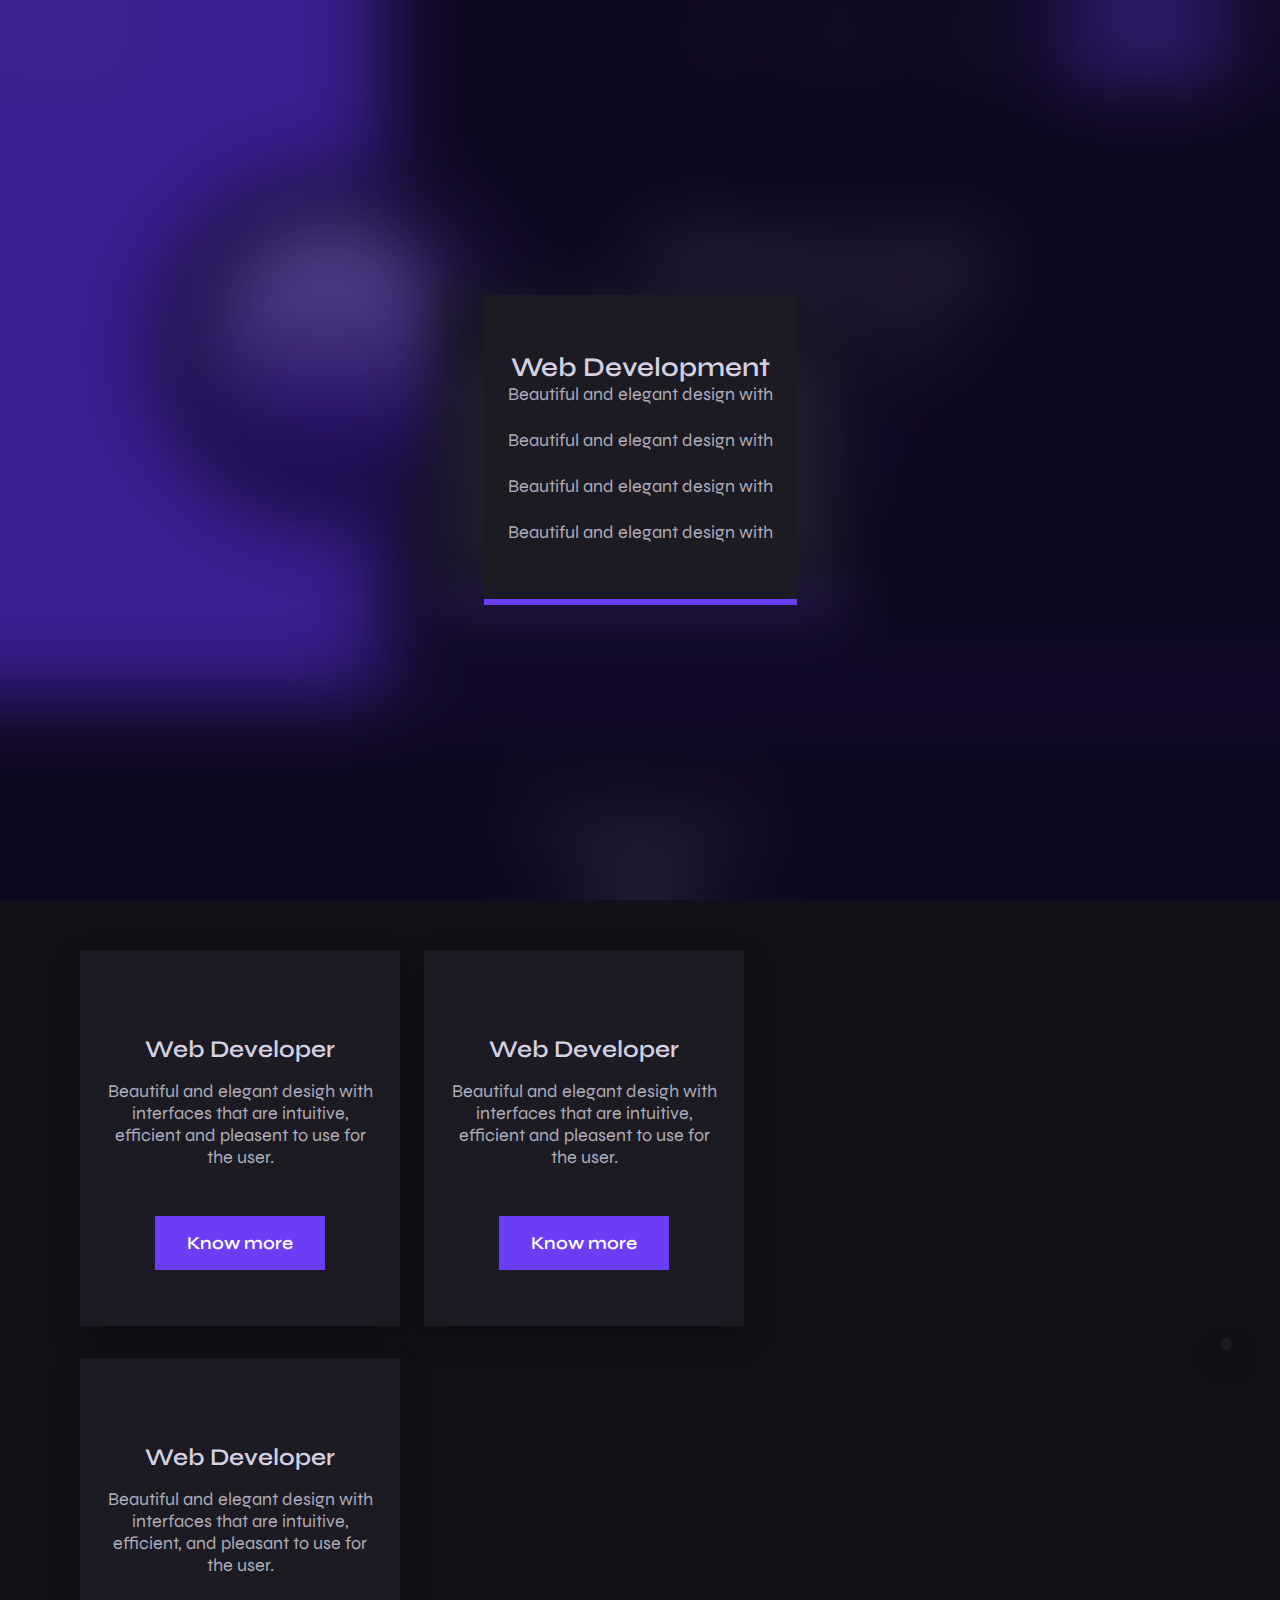
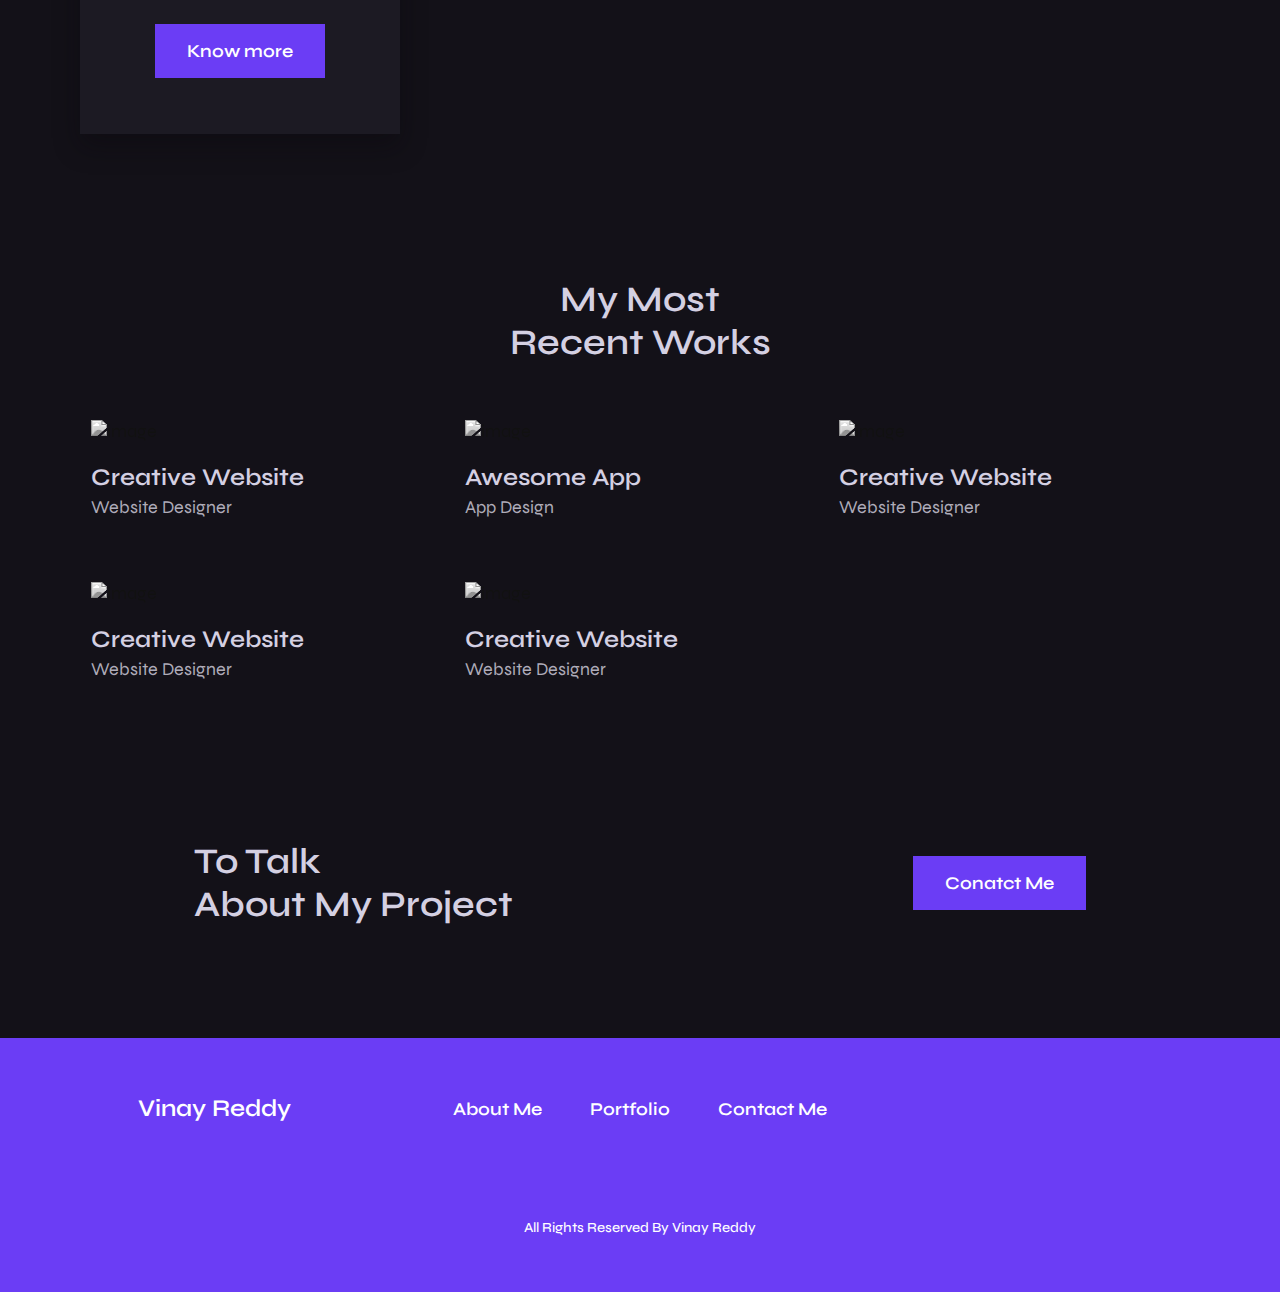
==== index.html @ 7fbcf28c "updated" ====
<!DOCTYPE html>
   <html lang="en">
   <head>
      <meta charset="UTF-8">
      <meta name="viewport" content="width=device-width, initial-scale=1.0">

      <!--=============== FAVICON ===============-->
      <link rel="shortcut icon" href="assets/img/vinayV.png" type="image/x-icon">

      
      <!--=============== REMIXICONS ===============-->
      <link rel="stylesheet" href="https://cdnjs.cloudflare.com/ajax/libs/remixicon/3.5.0/remixicon.css">

      <!--=============== SWIPER CSS ===============-->

      <link rel="stylesheet" href="">

      <!--=============== CSS ===============-->
      <link rel="stylesheet" href="assets/css/styles.css">

      <title>Responsive portfolio website</title>
   </head>
   <body>
      <!--==================== HEADER ====================-->
      <!--==================== HEADER ====================-->
      <header class = "header" id  = "header">
         <nav class="nav containter">
            <a href = "index.html" class = "nav__logo">Vinay Reddy</a>
            <div class="nav__menu" id="nav-menu">
               <ul class="nav__list">
                  
                  <li class="nav__item">
                     <a href="index.html" class="nav__link">Home</a>
                  </li>

                  <li class="nav__item">
                     <a href="about.html" class="nav__link">About Me</a>
                  </li>

                  <li class="nav__item">
                     <a href="work.html" class="nav__link">Portfolio</a>
                  </li>

                  <li class="nav__item">
                     <a href="contact.html" class="button">Contact Me</a>
                  </li>

               </ul>


            <!-- close button -->
               <div class="nav__close" id="nav-close">
                  <i class="ri-close-fill"></i>
               </div>
            </div>


            <div class="nav__actions">
               <i class="ri-moon-line change-theme" id = "theme-button"></i>

               <div class="nav__toggle" id="nav-toggle">
                  <i class="ri-apps-2-fill"></i>
               </div>
            </div>
          

         </nav>
      </header>
     

      <!--==================== MAIN ====================-->
      <main class="main">
         <!--==================== HOME ====================-->
         <section class="home section">
            <div class="home__rectangle"></div>
            <div class="home__container container grid">
               <div class="home__perfil perfil">
                  <div class="perfil__content">
                     <img src="assets/img/vinayas.jpg" alt="image" class="perfil__img">
                  </div>
               </div>
               <div class="home__content grid">
                  <div class="home__data grid">
                     <h1 class="home__name">Vinay A S</h1>

                     <h2 class="home__profession">Web & Visual Designer</h2>

                     <div class="home__social">
                        <a href="https://github.com/vinayreddy941" target = "_blank" class="home__social-link">
                           <i class="ri-github-fill"></i>
                        </a>
                        <a href="https://www.linkedin.com/in/vinayeee2001/" target = "_blank" class="home__social-link">
                           <i class="ri-linkedin-fill"></i>
                        </a>
                        <a href="https://twitter.com/VinayAS31475510" target = "_blank" class="home__social-link">
                           <i class="ri-twitter-x-fill"></i>
                        </a>
                        
                     </div>
                  </div>

                  <a href="assets/pdf/Vinay A S.pdf" download = "" class="home__button button">Download CV</a>
               </div>
            </div>
         </section>

         <!--==================== SERVICES ====================-->
         
            <section class="services section">
            <h2 class="section__title">
               The Services <br>
               I Offer
            </h2>

            <div class="services__container container grid">
               
               <article class = "services__card">
                  <i class = "ri-code-s-slash-line services__icon"></i>
                     <h2 class="services__title">Web Developer</h2>
                     <p class="services__description">
                        Beautiful and elegant desigh with 
                        interfaces that  are intuitive, efficient and pleasent 
                        to use for the user.
                     </p>
                     <button class="services__button button">Know more</button>
                     <div class="services__modal">
                        <div class="services__modal-content">
                           <i class="ri-close-line services__modal-close"></i>
                           <h2 class="services__modal-title">Web Development</h2>
                           
                           <ul class="services__modal-list grid">
                              <li class="services__modal-item">
                                 Beautiful and elegant desigh with 
                              interfaces t
                              </li>
                              <li class="services__modal-item">
                                 Beautiful and elegant desigh with 
                              interfaces t
                              </li>
                              <li class="services__modal-item">
                                 Beautiful and elegant desigh with 
                              interfaces t
                              </li>
                              <li class="services__modal-item">
                                 Beautiful and elegant desigh with 
                              interfaces t
                              </li>
      
                           </ul>
      
                        </div>
                     </div>
               </article>
              


               <article class = "services__card">
                  <i class = "ri-pen-nib-line services__icon">

                  </i>
                  <h2 class="services__title">Web Developer</h2>
                  <p class="services__description">
                     Beautiful and elegant desigh with 
                     interfaces that  are intuitive, efficient and pleasent 
                     to use for the user.
                  </p>
                  <button class="services__button button">Know more</button>
                  <div class="services__modal">
                     <div class="services__modal-content">
                        <i class="ri-close-line services__modal-close"></i>
                        <h2 class="services__modal-title">Web Development</h2>
                        
                        <ul class="services__modal-list grid">
                           <li class="services__modal-item">
                              Beautiful and elegant desigh with 
                           interfaces t
                           </li>
                           <li class="services__modal-item">
                              Beautiful and elegant desigh with 
                           interfaces t
                           </li>
                           <li class="services__modal-item">
                              Beautiful and elegant desigh with 
                           interfaces t
                           </li>
                           <li class="services__modal-item">
                              Beautiful and elegant desigh with 
                           interfaces t
                           </li>
      
                        </ul>
      
                     </div>
                  </div>
               </article>

               <article class="services__card">
                  <i class="ri-layout-2-line services__icon"></i>
                  <h2 class="services__title">Web Developer</h2>
                  <p class="services__description">
                      Beautiful and elegant design with interfaces that are intuitive, efficient, and pleasant to use for the user.
                  </p>
                  <button class="services__button button">Know more</button>
                  <div class="services__modal">
                      <div class="services__modal-content">
                          <i class="ri-close-line services__modal-close"></i>
                          <h2 class="services__modal-title">Web Development</h2>
                          <ul class="services__modal-list grid">
                           
                              <li class="services__modal-item">Beautiful and elegant design with</li>
                              <li class="services__modal-item">Beautiful and elegant design with</li>
                              <li class="services__modal-item">Beautiful and elegant design with</li>
                              <li class="services__modal-item">Beautiful and elegant design with</li>
                          </ul>
                      </div>
                  </div>
               </article>
              

               
                  
            </div>
         </section>

         <!--==================== WORK ====================-->
         <section class="work section">
            <h2 class="section__title">
               My Most <br>
               Recent Works
            </h2>
            <div class="work__container container grid">
               <article class="work__card">
                  <a href="https://vinayreddy941.github.io/FightingGame/" target="_blank" class="work__link">
                     <img src="assets/img/work-1.png" alt="image" class="work__img">
                     <i class="ri-arrow-right-circle-line work__icon"></i>
                  </a>
                  <h2 class="work__title">Creative Website</h2>
                  <span class="work__subtitle">Website Designer</span>
               </article>
               <article class="work__card">
                  <a href="#" target="_blank" class="work__link">
                     <img src="assets/img/work-2.png" alt="image" class="work__img">
                     <i class="ri-arrow-right-circle-line work__icon"></i>
                  </a>
                  <h2 class="work__title">Awesome App</h2>
                  <span class="work__subtitle">App Design</span>
               </article>
               <article class="work__card">
                  <a href="#" target="_blank" class="work__link">
                     <img src="assets/img/work-3.png" alt="image" class="work__img">
                     <i class="ri-arrow-right-circle-line work__icon"></i>
                  </a>
                  <h2 class="work__title">Creative Website</h2>
                  <span class="work__subtitle">Website Designer</span>
               </article>
               <article class="work__card">
                  <a href="#" target="_blank" class="work__link">
                     <img src="assets/img/work-4.png" alt="image" class="work__img">
                     <i class="ri-arrow-right-circle-line work__icon"></i>
                  </a>
                  <h2 class="work__title">Creative Website</h2>
                  <span class="work__subtitle">Website Designer</span>
               </article>
               <article class="work__card">
                  <a href="#" target="_blank" class="work__link">
                     <img src="assets/img/work-5.png" alt="image" class="work__img">
                     <i class="ri-arrow-right-circle-line work__icon"></i>
                  </a>
                  <h2 class="work__title">Creative Website</h2>
                  <span class="work__subtitle">Website Designer</span>
               </article>
            </div>


            
         </section>

         <!--==================== TESTIMONIAL ====================
         <section class="testimonial section">
            
         </section>
         -->
         

         <!--==================== CONTACT ====================-->
         <section class="contact section">
            <div class="contact__container container grid">
               <h2 class="section__title">
                  To Talk <br>
                  About My Project
               </h2>
               <a href="contact.html" class="contact__button button">Conatct Me</a>

            </div>


         </section>
      </main>

      <!--==================== FOOTER ====================-->
      <footer class="footer">
         <div class="footer__container container grid">
            <div class="footer__content grid">
               <a href="index.html" class="footer__logo">Vinay Reddy</a>

               <ul class="footer__links">
                  <li>
                     <a href="about.html" class="footer__link">About Me</a>
                  </li>
                  <li>
                     <a href="work.html" class="footer__link">Portfolio</a>
                  </li>
                  <li>
                     <a href="contact.html" class="footer__link">Contact Me</a>
                  </li>
               </ul>

               <div class="footer__social">
                  <a href="https://github.com/vinayreddy941" target="_blank" class="footer__social-link">
                     <i class="ri-github-fill"></i>
                  </a>

                  <a href="https://www.facebook.com/vinay.as.50596" target="_blank" class="footer__social-link">
                     <i class="ri-facebook-circle-fill"></i>
                  </a>

                  <a href="https://twitter.com/VinayReddy_941" target="_blank" class="footer__social-link">
                     <i class="ri-twitter-x-fill"></i>
                  </a>

                  <a href="https://www.instagram.com/vinay.tyr/" target="_blank" class="footer__social-link">
                     <i class="ri-instagram-fill"></i>
                  </a>
                  <a href="https://www.linkedin.com/in/vinayeee2001/" target="_blank" class="footer__social-link">
                     <i class="ri-linkedin-fill"></i>
                  </a>
            
               </div>
            </div>

            <span class="footer__copy">
               All Rights Reserved By Vinay Reddy
            </span>
         </div>
   
      </footer>

      <!--========== SCROLL UP ==========-->

      <a href="#" class="scrollup" id="scroll-up">
         <i class="ri-arrow-up-line"></i>
      </a>
      <!--=============== MAIN JS ===============-->
      <script src="assets/js/main.js"></script>

      <!--=============== SWIPER JS ===============-->
      <script src=""></script>
      
      <!--=============== INDEX JS ===============-->
      <script src="assets/js/index.js"></script>
   </body>
</html>
---- assets/css/styles.css ----
/*=============== GOOGLE FONTS ===============*/
@import url("https://fonts.googleapis.com/css2?family=Syne:wght@400;500;600&display=swap");

/*=============== VARIABLES CSS ===============*/
:root {
  --header-height: 3.5rem;

  /*========== Colors ==========*/
  /*Color mode HSL(hue, saturation, lightness)*/
  /* 
      Change favorite color
      Default: hsl(255, 90%, 60%)
      Orange: hsl(14, 90%, 60%) - Blue: hsl(210, 90%, 50%)
      Pink: hsl(356, 100%, 65%) - Green: hsl(162, 90%, 40%)

      For more colors visit: https://colors.dopely.top/color-pedia
      -> Choose any color 
      -> Click on tab (Color Conversion)
      -> Copy the color mode (HSL)
  */
  --hue: 255;
  --first-color: hsl(var(--hue), 90%, 60%);
  --first-color-alt: hsl(var(--hue), 82%, 56%);
  --first-color-light: hsl(var(--hue), 40%, 80%);
  --title-color: hsl(var(--hue), 24%, 16%);
  --text-color: hsl(var(--hue), 8%, 45%);
  --text-color-light: hsl(var(--hue), 8%, 60%);
  --white-color: hsl(0, 0%, 100%);
  --body-color: hsl(0, 0%, 100%);
  --container-color: hsl(0, 0%, 100%);
  --shadow-color: hsla(var(--hue), 90%, 30%, .1);

  /*========== Font and typography ==========*/
  /*.5rem = 8px | 1rem = 16px ...*/
  --body-font: "Syne", sans-serif;
  --biggest-font-size: 2rem;
  --h1-font-size: 1.5rem;
  --h2-font-size: 1.25rem;
  --h3-font-size: 1rem;
  --normal-font-size: .938rem;
  --small-font-size: .813rem;
  --smaller-font-size: .75rem;

  /*========== Font weight ==========*/
  --font-regular: 400;
  --font-medium: 500;
  --font-semi-bold: 600;

  /*========== z index ==========*/
  --z-tooltip: 10;
  --z-fixed: 100;
  --z-modal: 1000;
}

/*========== Responsive typography ==========*/
@media screen and (min-width: 1150px) {
  :root {
    --biggest-font-size: 4.5rem;
    --h1-font-size: 2.25rem;
    --h2-font-size: 1.5rem;
    --h3-font-size: 1.25rem;
    --normal-font-size: 1.125rem;
    --small-font-size: .875rem;
    --smaller-font-size: .813rem;
  }
}

/*=============== BASE ===============*/
* {
  box-sizing: border-box;
  padding: 0;
  margin: 0;
}

html {
  scroll-behavior: smooth;
}

body,
input,
textarea,
button {
  font-family: var(--body-font);
  font-size: var(--normal-font-size);
}

body {
  background-color: var(--body-color);
  color: var(--text-color);
  transition: background-color .4s;
}

input,
button,
textarea {
  border: none;
  outline: none;
}

h1, h2, h3, h4 {
  color: var(--title-color);
  font-weight: var(--font-semi-bold);
}

ul {
  list-style: none;
}

a {
  text-decoration: none;
}

img {
  display: block;
  max-width: 100%;
  height: auto;
}

/*=============== THEME ===============*/
.nav__actions{
  display: flex ;
  align-items: center;
  column-gap: 1rem;
}

.change-theme{
  color: var(--white-color);
  font-size: 1.25rem ;
  cursor: pointer;
  transition: color .4s;
}

/*========== Variables Dark theme ==========*/

body.dark-theme{
  --title-color: hsl(var(--hue), 24%, 85%);
  --text-color: hsl(var(--hue), 8%, 70%);
  --body-color: hsl(var(--hue), 16%, 8%);
  --container-color: hsl(var(--hue), 16%, 12%);
  --shadow-color: hsla(var(--hue), 32%, 4%, .4);
}


/*========== 
	Color changes in some parts of 
	the website, in dark theme
==========*/

.dark-theme .bg-header{
  box-shadow: 0 12px 24px var(--shadow-color);
}

.dark-theme .services__modal{
  background-color: hsla(var(--hue), 90%, 8%, .2);
}

.dark-theme::-webkit-scrollbar{
  background-color: hsl(var(--hue), 16%, 15%);
}

.dark-theme::-webkit-scrollbar-thumb{
  background-color: hsl(var(--hue), 16%, 25%);
}

.dark-theme::-webkit-scrollbar-thumb{
  background-color: hsl(var(--hue), 16%, 35%);
}

/*=============== REUSABLE CSS CLASSES ===============*/
.container {
  max-width: 1120px;
  margin-inline: 1.5rem;
}

.grid {
  display: grid;
  gap: 1.5rem;
}

.section {
  padding-block: 5rem 1rem;
}
.section__title {
  font-size: var(--h1-font-size);
  text-align: center;
  margin-bottom: 2rem;
}

.perfil{
  width: 250px;
  height: 250px;
  background-color: var(--body-color);
  border : 8px solid var(--first-color);
  border-radius : 50%;
  display : grid;
  place-items: center;
  transition: background-color .4s;

}

.perfil__content{
width: 180px;
height : 180px;
border : 10px solid var(--first-color);
border-radius : 50%;
overflow : hidden ;
display : flex;
justify-content: center;
align-items: flex-end;
background: linear-gradient(180deg,
            hsl(var(--hue), 90%, 80%),
            hsl(var(--hue), 90%, 30%));

}

.perfil__img {
  width: 160px; 
  height: 100%;
  object-fit: cover;
}

.main {
  overflow: hidden;
}

/*=============== HEADER & NAV ===============*/
.header {
  position: fixed;
  width: 100%;
  top: 0;
  left: 0;
  background-color: transparent;
  z-index: var(--z-fixed);
  transition: background-color .4s, box-shadow .4s;
}

.nav {
  position: relative;
  height: var(--header-height);
  display: flex;
  justify-content: space-between;
  align-items: center;
}
.nav__logo{
  color: var(--white-color);
  font-weight: var(--font-semi-bold);
  transition: color .4s;
  padding: 10px;
}

.nav__toggle,
.nav__close{
  display: inline-flex;
  font-size : 1.25rem;
  cursor: pointer;
}

.nav__toggle{
  color: var(--white-color);
  transition: color .4s;
  padding : 10px;
}

.nav__close{
  color : var(--title-color);
}

/* Navigation for mobile devices */

@media screen and (max-width : 1150px) {
  .nav__menu{
    position : fixed;
    top : -100%;
    left : 0;
    background-color: var(--body-color);
    width : 100%;
    box-shadow : 0 12px 24px var(--shadow-color);
    padding-block : 5rem 4rem;
    transition :top .4s;
  }
  
}

.nav__list{
  display : flex;
  flex-direction : column;
  row-gap : 2.5rem;
  text-align : center;
}

.nav__link{
  color : var(--title-color);
  font-weight : var(--font-semi-bold);
  transition: color .4s;
}

.nav__link:hover{
  color: var(--first-color);
}

.nav__close{
  position: absolute;
  top : 1.15rem;
  right : 1.5rem;
}
/* Show menu */

.show-menu {
  top: 0;
}
/* Change background header */
.bg-header{
  background-color: var(--body-color);
  box-shadow: 0 2px 16px var(--shadow-color);

}
.bg-header :is(.nav__logo, .nav__toggle, .change-theme){
  color: var(--title-color);
}

/* Header background color of other pages */
.header-pages{
  background-color: var(--body-color);
}

.header-pages :is(.nav__logo, .nav__toggle, .change-theme){
  color : var(--title-color);
}

/*=============== BUTTON ===============*/

.button{
  display: inline-block;
  background-color: var(--first-color);
  color : var(--white-color);
  font-weight: var(--font-semi-bold);
  padding : 1rem 2rem;
  transition: background-color .4s, box-shadow .4s;
  
}
.button:hover{
  background-color: var(--first-color-alt);
  box-shadow: 0 8px 24px hsla(var(--hue) 90%, 30%, .3);
}

/*=============== HOME ===============*/

.home{
  position : relative;
  border-bottom: 8px solid var(--first-color);
}
.home__rectangle{
  width : 100%;
  height: 220px;
  background-color : var(--first-color);
  position : absolute;
  top : 0;
  left : 0;
  z-index : -1;

}
.home__container{
  padding-block : 1rem 3rem;
}

.home__perfil{
  justify-self: center ;
}

.home__content{
  row-gap: 3rem;
}

.home__data{
  row-gap: .75rem;
  text-align: center;
}

.home__name{
  font-size: var(--biggest-font-size);
}

.font{
  font-size: var(--h2-font-size);
}

.home__social{
  display : flex;
  justify-content : center;
  column-gap : 1rem;
}

.home__social-link{
  font-size : 1.5rem;
  color: var(--title-color);
  transition: color ;

}
.home__social-link:hover{
  color:var(--first-color);
}

.home__button{
  justify-self : center;

}
/*=============== ABOUT ===============*/
.about__page{
  padding-bottom: 4rem;
}

.about__perfil{
  justify-self: center;
}

.about__content{
  row-gap : 4rem;
}

.about__data{
  row-gap :2rem;
}
.about__info{
  row-gap: .75rem;
  text-align : center;
}

.about__name{
  font-size: var(--h1-font-size);
}

.about__profession{
  font-size: var(--h2-font-size);
}

.about__description b{
  color : var(--first-color);

}

.about__button{
  justify-self: center;
}

.about__skills-title{
  font-size: var(--h3-font-size);
  text-align: center;
  margin-bottom : 2rem;

}

.about__skills-img {
  width: 35px;
  transition: transform .4s;
}

.about__skills-img:hover {
  transform: translateY(-0.5rem);
}


.about__skills-content{
  grid-template-columns: repeat(5, max-content);
  justify-content: center;
  align-items: center;
  gap : 2rem 1.5rem;
}








/*=============== SERVICES ===============*/
.services__container {
  row-gap: 2rem;
}

.services__card {
  background-color: var(--container-color);
  padding: 3.5rem 1.5rem;
  box-shadow: 0 12px 24px var(--shadow-color);
  text-align: center;
  transition: background-color 0.4s;
}

.services__icon {
  display: inline-block;
  font-size: 3rem;
  color: var(--first-color);
  margin-bottom: 1.5rem;
}

.services__title {
  font-size: var(--h2-font-size);
  margin-bottom: 1rem;
}

.services__description {
  margin-bottom: 3rem;
}

.services__button {
  cursor: pointer;
}

.services__modal {
  text-align: center;
}

.services__modal{
  position: fixed;
  inset: 0;
  background-color: hsla(var(--hue) 90%, 30%, .3);
  backdrop-filter: blur(24px);
  -webkit-backdrop-filter: blur(24px);
  display: grid;
  place-items: center;
  padding: 2rem 1.5rem;
  /* opacity: 0;
  visibility: hidden; */
  z-index: var(--z-modal);
  transition: opacity .4s, visibility .4s;
}

.services__modal-content{
  max-width: 420px;
  position: relative;
  background-color: var(--container-color);
  padding: 3.5rem 1.5rem;
  border-bottom: 6px solid var(--first-color);
  overflow: auto;

}

.services__modal-content::-webkit-scrollbar{
  width: 0.6rem;
}

.services__modal-content::-webkit-scrollbar-thumb{

}





/* You might have more CSS here, especially for modal and button styles */








/* Active modal */


/*=============== WORK ===============*/
.work__container{
  row-gap: 2rem;
}

.work__link{
  display : inline-block;
  position: relative;
  overflow: hidden;
  margin-bottom: 1rem;
}

.work__img{
  filter:grayscale(1);
  transition: filter .5s, transform .5s;
}

.work__icon{
  position: absolute;
  top:1.25rem;
  right:1.25rem;
  font-size: 2rem;
  color: var(--first-color);
  transition: transform .4s;
}

.work__link:hover .work__img{
  transform: scale(1.1);
  filter : none;
}

.work__link:hover .work__icon{
  transform: translate(.5rem, -.5rem) rotate(-30deg)
}

.work__title{
  font-size: var(--h2-font-size);
  margin-bottom : .25rem;
}

.work__page{
  padding-bottom : 3rem;
}
/*=============== TESTIMONIAL ===============*/


/* Swiper class */



/*=============== CONTACT ===============*/

.contact__button{
  border-radius: 25px;
}


.contact__container{
  padding-bottom: 4rem;
}

.contact__button{
  justify-self: center;
}

.contact__page{
  padding-block: 1rem 4rem ;
}

.contact__form{
  position : relative;
}
.contact__box{
  position: relative;
  width: 100%;
  height: 58px;
}

.contact__input{
  width: 100%;
  height: 100%;
  background-color: var(--body-color) ;
  border: 3px solid var(--text-color-light);
  padding: .5rem 1.5rem;
  color: var(--title-color);
  font-weight: var(--font-semi-bold);
  transition: border-color .4s, background-color .4s;

}

.contact__input:focus{
  border-color : var(--title-color);
}

.contact__input:-webkit-autofill {
  transition: background-color 6000s, color 6000s;
}

.contact__label{
  position: absolute;
  top : -16px;
  left : 16px;
  font-size: var(--small-font-size);
  font-weight: var(--font-semi-bold);
  color: var(--title-color);
  background-color: var(--body-color);
  padding: 8px;
  transition: background-color .4s;
}

.contact__area{
  height: 10rem;
}

.contact__area textarea{
  resize: none ;
  padding-top: 1.25rem;
}

.contact__send {
  padding-block: 1.25rem;
  cursor: pointer;
}

.contact__message{
  position: absolute;
  bottom : -2rem;
  left: 0;
  font-size: var(--small-font-size);
  font-weight: var(--font-semi-bold);
  color: var(--title-color);
}

/*=============== FOOTER ===============*/

.footer{
  background-color: var(--first-color);
}

.footer__container{
  padding-block: 4rem 2rem;
  text-align: center;
  row-gap: 5rem;
}

.footer__content{
  row-gap: 2rem;
}
.footer__content a,
.footer__copy{
  color:var(--white-color);
}

.footer__logo{
  font-size: var(--h1-font-size);
  font-weight: var(--font-semi-bold);
  justify-self: center;
}

.footer__links,
.footer__social{
  display:flex;
  justify-content : center;
}

.footer__links{
  flex-wrap: wrap;
  gap:2rem;
}

.footer__links{
  font-weight: var(--font-semi-bold);

}

.footer__social-link{
  transition: transform 0.3s ease-in-out;
}

.footer__social-link:hover{
  transform: scale(1.5);
}


.footer__logo{
  transition: transform 0.4s ease-in-out;
}

.footer__logo:hover{
  transform: scale(1.1);
}


.footer__social{
  column-gap: 1rem;
}

.footer__social-link{
  font-size: 1.5rem;
  transition: transform .4s;
}

.footer__copy{
  font-size: var(--small-font-size);
  font-weight: var(--font-medium);
}

/*=============== SCROLL BAR ===============*/

::-webkit-scrollbar {
  background-color: hsl(var(--hue), 20%, 85%); 
}

::-webkit-scrollbar-thumb {
  background-color: hsl(var(--hue), 20%, 65%);
}

::-webkit-scrollbar-thumb:hover {
  background-color: hsl(var(--hue), 20%, 55%);
}





/*=============== SCROLL UP ===============*/

.scrollup{
  position: fixed;
  right: 1rem;
  bottom: -50%;
  background-color: var(--container-color);
  box-shadow: 0 12px 24px var(--shadow-color);
  display: inline-flex;
  padding: 6px;
  font-size: 1.25rem;
  color: var(--title-color);
  z-index: var(--z-tooltip);
  border-radius: 12px;
  transition: bottom .4s, transform .4s, background-color .4s;
}

.scrollup:hover{
  transform: translateY(-.5rem);
}

/* Show Scroll Up */

.show-scroll{
  bottom: 3rem ;
}

/*=============== BREAKPOINTS ===============*/
/* For small devices */

@media screen and (max-width : 320px){
  .container{
    margin-inline : 1rem;
  }
  .service__modal{
    padding-inline : 5rem ;
  }

  .about__skills-content{
    grid-template-columns: repeat(4, max-content);
  }
  
}

@media (max-width: 768px) {
    .work__img {
        filter: none;
        transition: filter .5s, transform .5s;
    }
}


/* For medium devices */

@media screen and (min-width : 576px){
  
  /*
  .services__container{
    grid-template-columns : 320px;
    justify-content: center;
  }
  

  .services__modal-content{
    width : 400px;
  }
*/

  .work__container{
    grid-template-columns: 350px;
    justify-content: center;
  }

  .about__container{
    grid-template-columns: 400px;
    justify-content: center;
  }
}

@media screen and (min-width: 768px){
  .services__container{
    grid-template-columns: repeat(2, 320px);

  }
  .work__container{
    grid-template-columns: repeat(2, 350px);
  }

  /*
  .testimonial__container{
    max-width: 700px;
    margin-inline  : auto ;
  }
  .testimonial__description{
    width : 470px;
    margin-inline : auto;
  }

  */
  

  .contact__page{
    grid-template-columns: 670px;
    justify-content: center;
  }
  
  .contact__group{
    grid-template-columns: repeat(2, 1fr);
    column-gap : 1rem;
  }

  .contact__area{
    height : 18rem;
  }

  .contact__message{
    bottom: 5rem;
  }

  .contact__send{
    justify-self: center;
    margin-top : 1.5rem;
    border-radius: 30px;
  }
}



/* For large devices */

@media screen and (min-width : 1150px) {
  .container{
    margin-inline : auto;
  }
  
  .section{
    padding-block : 7rem 2rem;
  }
  .section__title{
    margin-bottom: 3.5rem;
  }

  .nav{
    height: calc(var(--header-height) + 2rem);
    column-gap: 3rem;
  }

  .nav__toggle,
  .nav__close{
    display: none;
  }

  .nav__menu{
    margin-left : auto;
  }

  .nav__list{
    flex-direction: row;
    align-items: center;
    column-gap: 3rem;
  }

  .change-theme{
    color: var(--title-color);
  }
  
  .perfil{
    width: 360px;
    height: 360px;
    border-width: 10px;
  }
  .perfil__content{
    width: 260px;
    height: 260px;
    border-width: 10px;
  }
  .perfil__img{
    width: 300px;
  }

  .home__rectangle{
    width: 30vw;
    height: 100%;
  }

  .home__container{
    position: relative;
    grid-template-columns: 500px 400px;
    align-items : center;
    column-gap : 4rem;
    padding-block: 3.5rem 8rem;
  }

  .home__content{
    row-gap : 4rem;
  }

  .home__data{
    row-gap : 1rem;
    text-align: initial;
  
  }

  .home__social{
    flex-direction: column;
    row-gap: 1.5rem;
    position: absolute;
    top: -4rem;
    bottom : 0;
    right: 0;
  }

  .home__social-link{
    color: var(--first-color);

  }

  .home__profession{
    margin-left: 5px;
  }

  .home__button{
    justify-self: flex-start;
    margin-left: 7px;
  }

  /*
  .services__container{
    grid-template-columns: repeat(3, 345px);

  }

  .services__card{
    padding-block: 4.5rem;
  }

  .services__modal-content{
    max-height: 480px;
    padding : 5.5rem 2rem;
  
  }

  .services__modal-close{
    font-size: 2rem;
  }
  */

  .work__container{
    grid-template-columns: repeat(3, 350px);
    row-gap: 4rem;
  }

  .work__container{
    grid-template-columns: repeat(3, 350px);
    row-gap: 4rem;
  }

  .contact__container{
    grid-template-columns: repeat(2, max-content);
    justify-content: center;
    align-items: center;
    column-gap: 25rem;
    padding-block: 1rem 5rem;
  }

  .contact__container  .section__title{
    text-align: initial;
    margin : 0;
  }

  .contact__button{
    border-radius: 0;
  }

  .footer__container{
    row-gap: 6rem;
    padding-block: 3.5rem;
  }

  .footer__content{
    grid-template-columns: 1fr 2fr 1fr;
    align-items: center;
  }

  .footer__logo{
    font-size: var(--h2-font-size);
  }

  .footer__links{
    column-gap: 3rem;
  }

  .footer__social{
    column-gap : 1.5rem;
  }

  .scrollup{
    right: 3rem;
  }

  .about__container{
    grid-template-columns: 500px 440px;
    align-items: center;
    column-gap: 8rem;
    padding-top: 2rem;
  }
  
  .about__data{
    row-gap: 3.5rem;
  }

  .about__info{
    text-align: initial;
  }

  .about__button{
    justify-self: flex-start;
  }

  .about__skills-content{
    grid-template-columns: repeat(7, max-content );
    justify-content: initial;
  }

  .about__skills-img{
    width: 40px ;
  }
  .nav__actions {
    position: relative; 
}

.change-theme {
    position: relative;
    left: -30px;
}


}

@media screen and (min-width : 1500px){
  .home__rectangle{
    width: 33vw;
  }

  

}



/* For 2K resolutions (2048 x 1152, 2048 x 1536) */

@media screen and (min-width : 1500px){
  .home__rectangle{
    width: 40vw;
  }
}
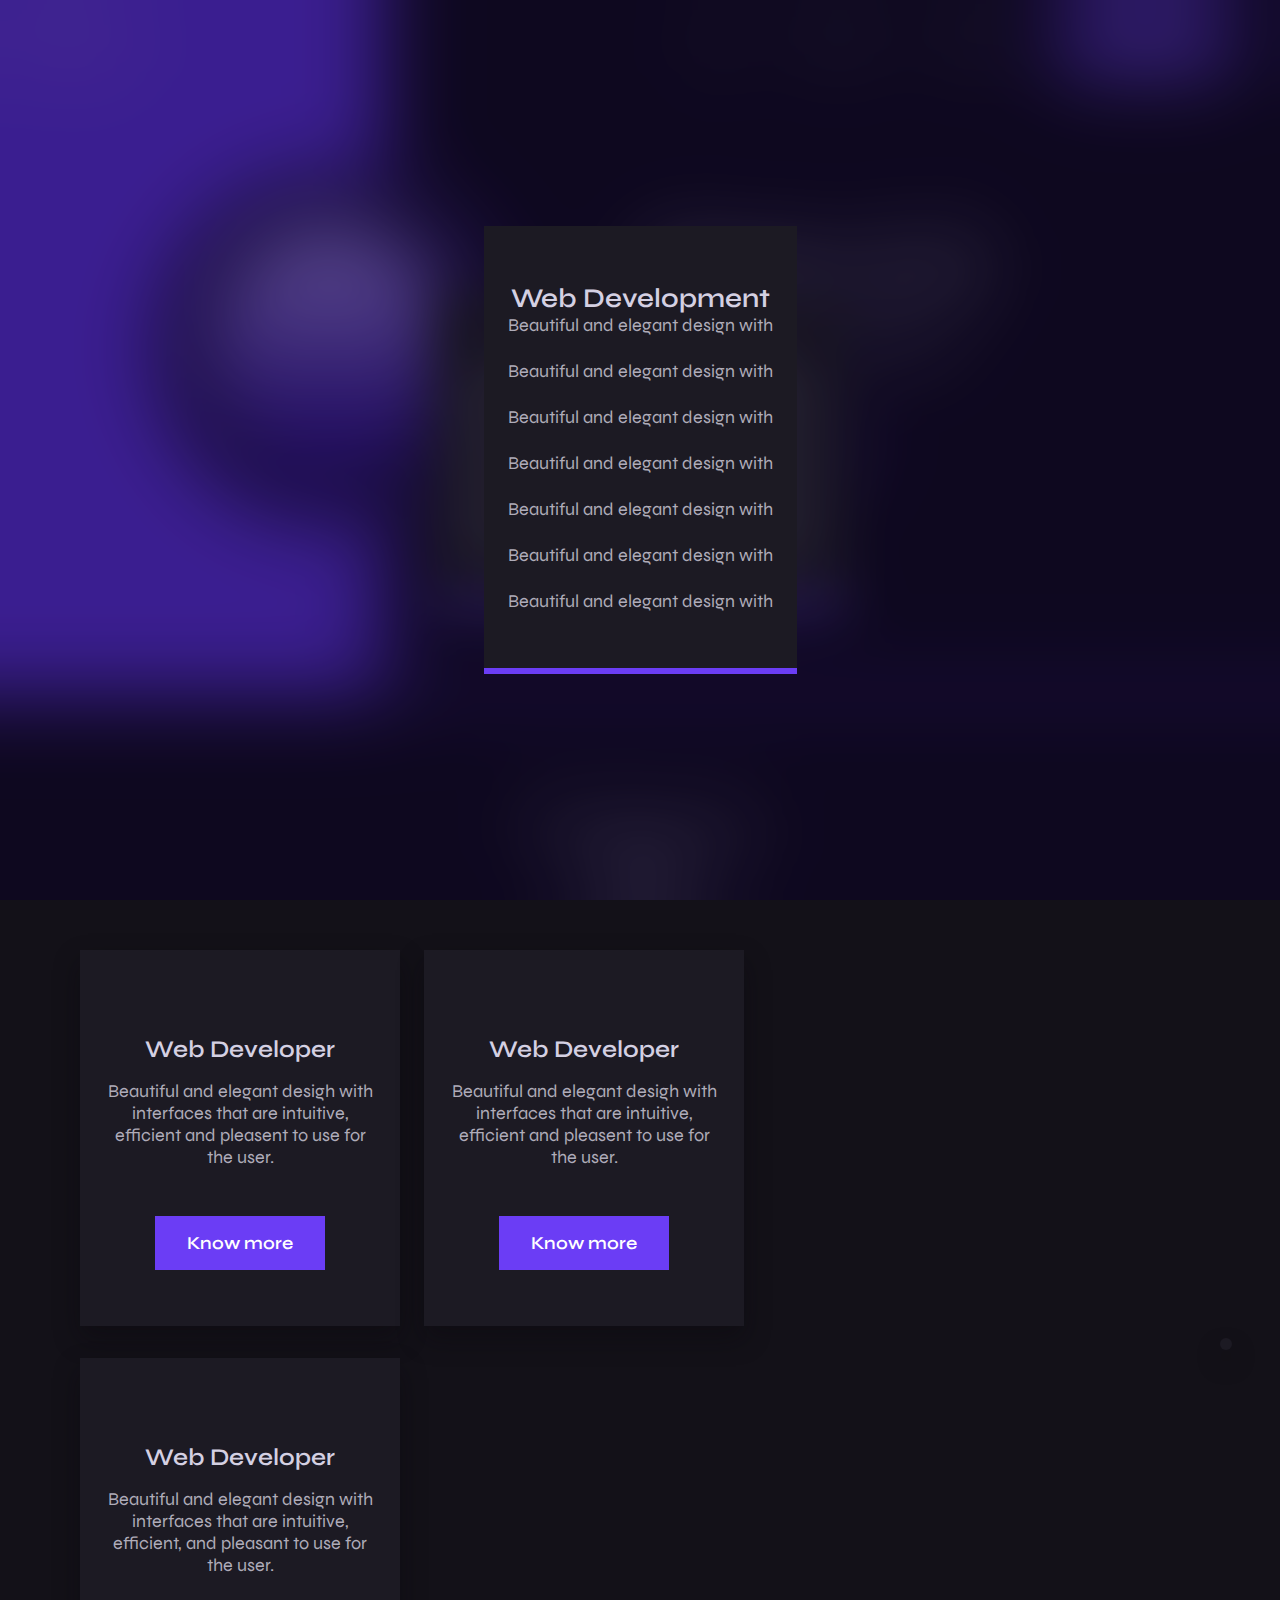
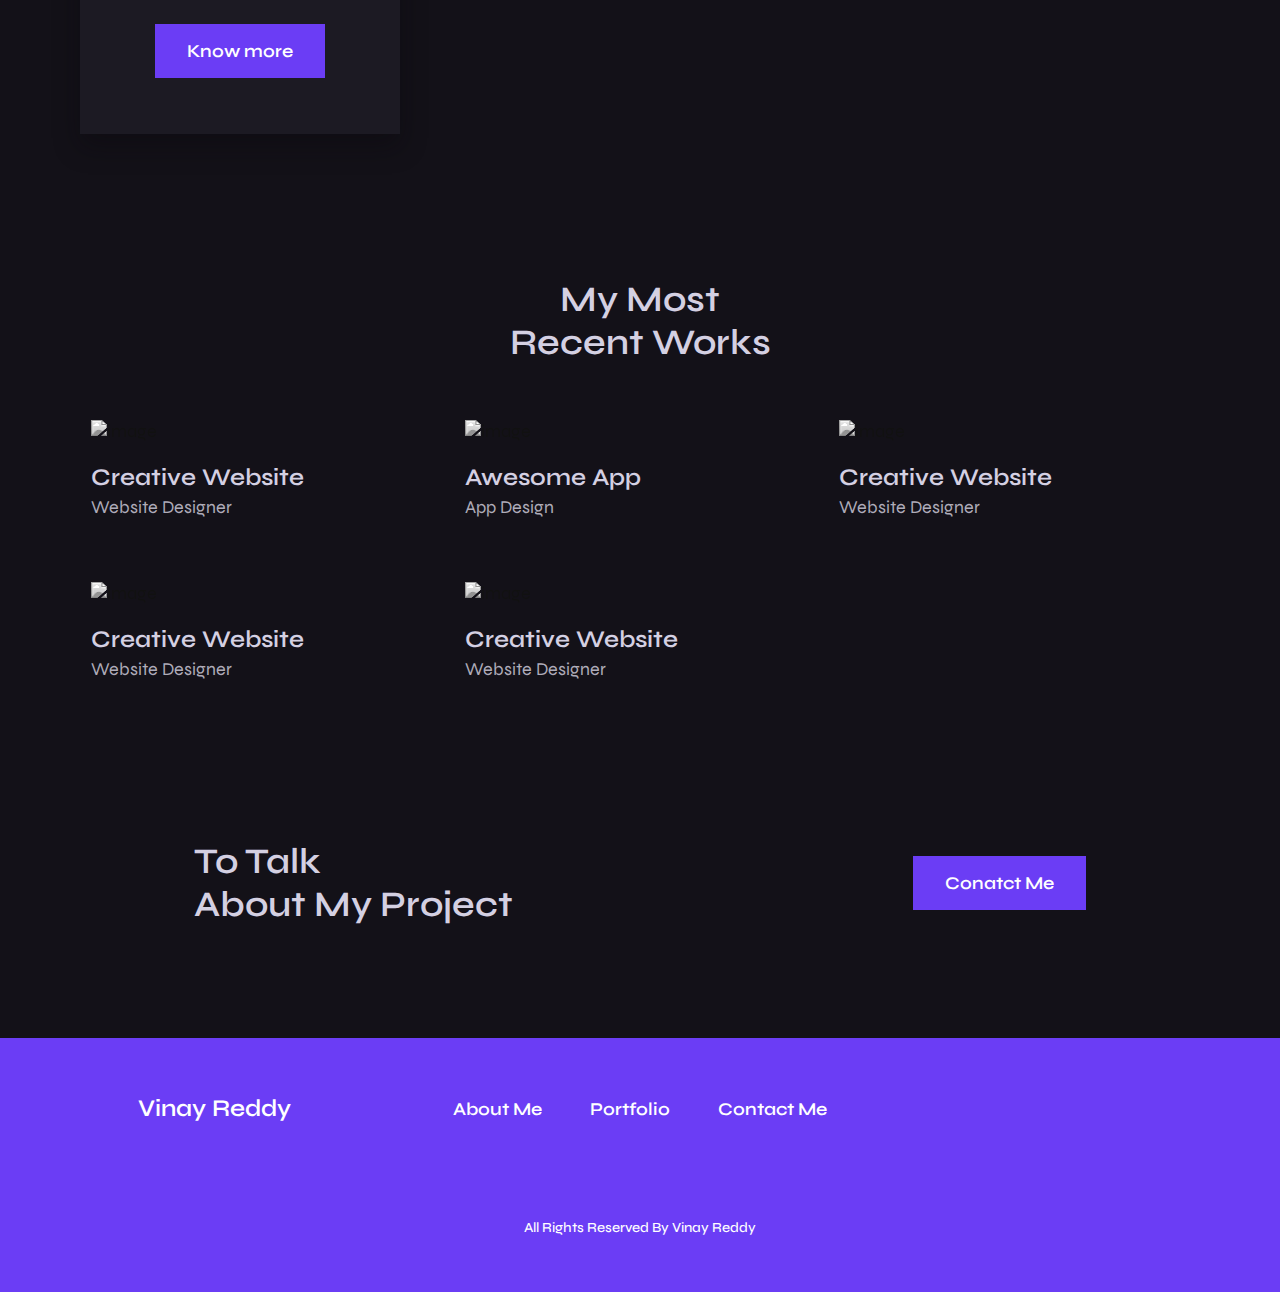
==== commit 1d22c264: "updated" ====
--- a/index.html
+++ b/index.html
@@ -211,6 +211,11 @@
                               <li class="services__modal-item">Beautiful and elegant design with</li>
                               <li class="services__modal-item">Beautiful and elegant design with</li>
                               <li class="services__modal-item">Beautiful and elegant design with</li>
+                              <li class="services__modal-item">Beautiful and elegant design with</li>
+
+                              <li class="services__modal-item">Beautiful and elegant design with</li>
+                              <li class="services__modal-item">Beautiful and elegant design with</li>
+
                           </ul>
                       </div>
                   </div>
--- a/assets/css/styles.css
+++ b/assets/css/styles.css
@@ -532,7 +532,6 @@
   padding: 3.5rem 1.5rem;
   border-bottom: 6px solid var(--first-color);
   overflow: auto;
-
 }
 
 .services__modal-content::-webkit-scrollbar{
@@ -540,7 +539,7 @@
 }
 
 .services__modal-content::-webkit-scrollbar-thumb{
-
+  background-color: var(--text-color-light);
 }
 
 
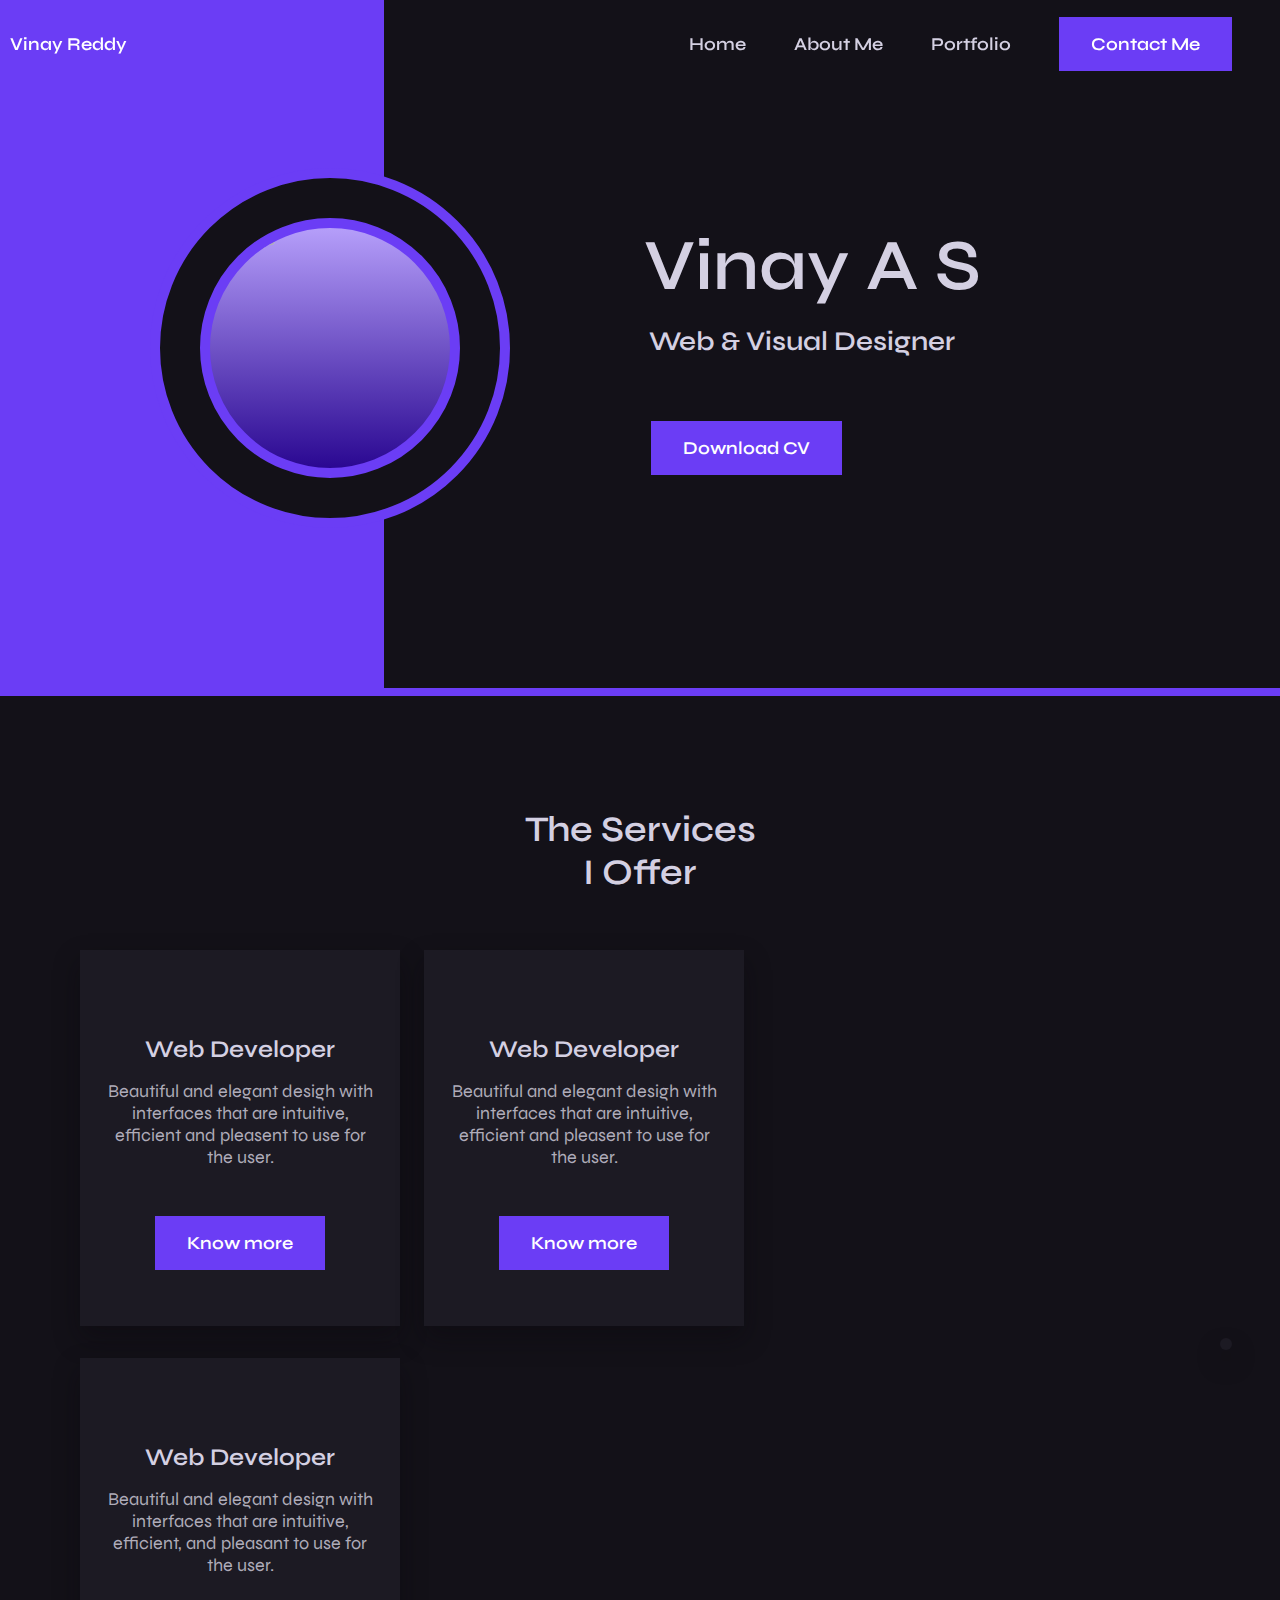
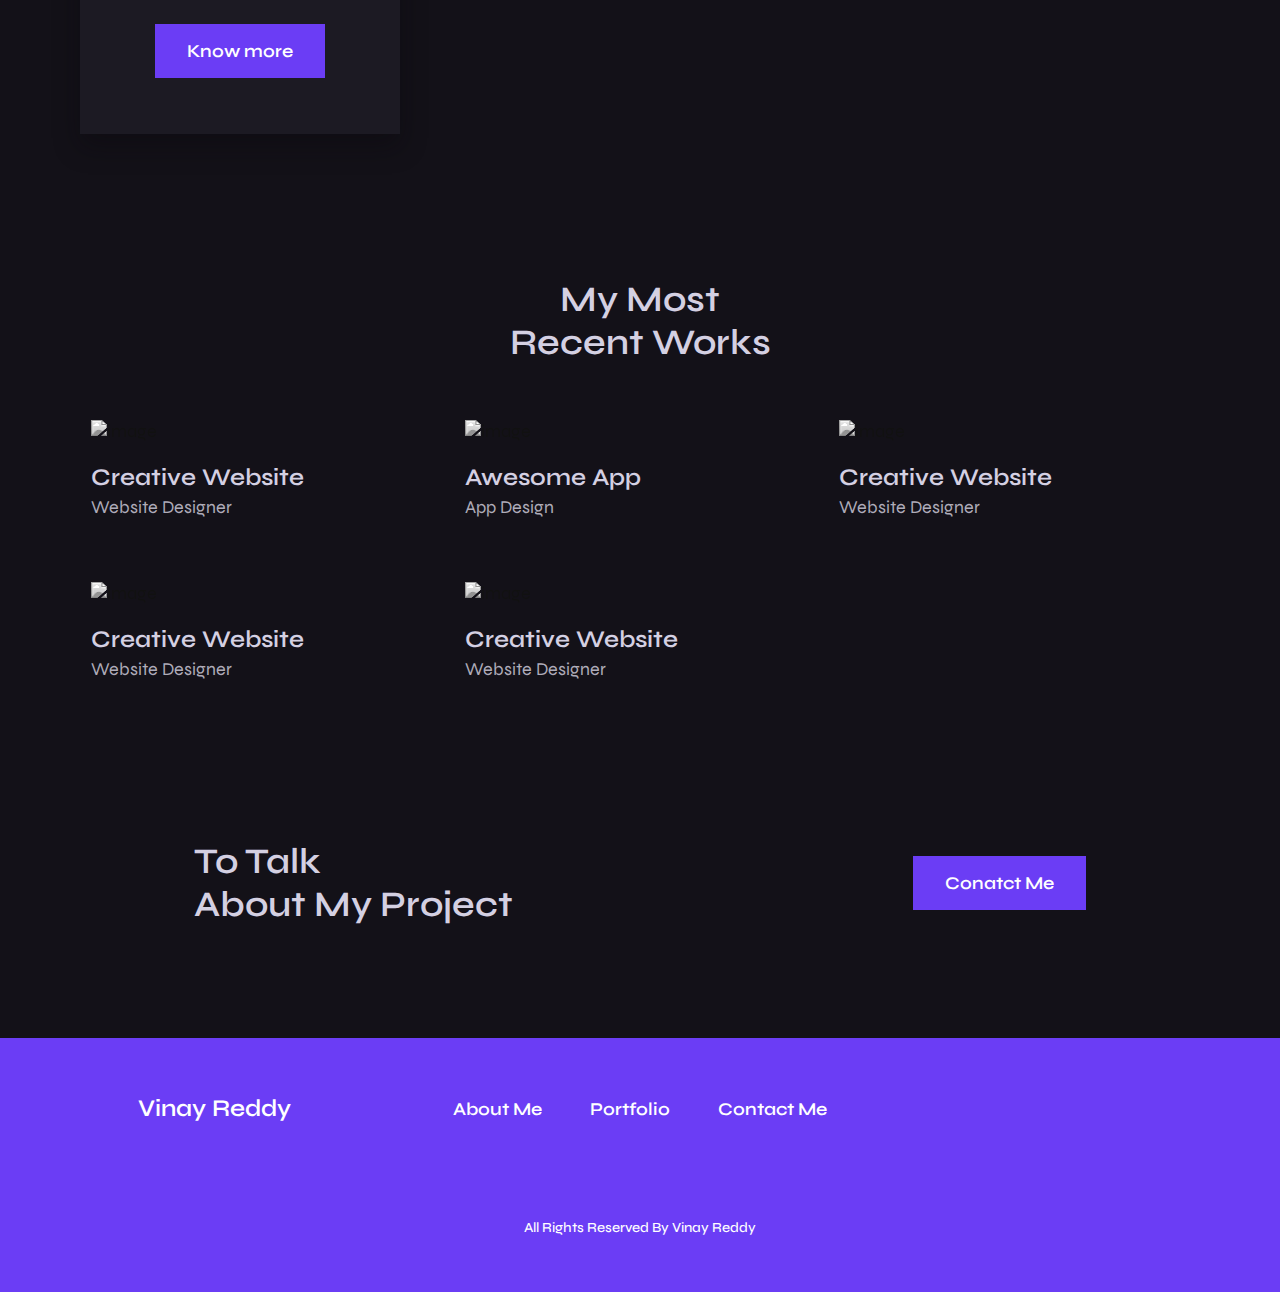
==== commit 5bf244f1: "updated" ====
--- a/index.html
+++ b/index.html
@@ -213,9 +213,6 @@
                               <li class="services__modal-item">Beautiful and elegant design with</li>
                               <li class="services__modal-item">Beautiful and elegant design with</li>
 
-                              <li class="services__modal-item">Beautiful and elegant design with</li>
-                              <li class="services__modal-item">Beautiful and elegant design with</li>
-
                           </ul>
                       </div>
                   </div>
@@ -285,6 +282,7 @@
             
          </section>
          -->
+         
          
 
          <!--==================== CONTACT ====================-->
--- a/assets/css/styles.css
+++ b/assets/css/styles.css
@@ -519,8 +519,8 @@
   display: grid;
   place-items: center;
   padding: 2rem 1.5rem;
-  /* opacity: 0;
-  visibility: hidden; */
+  opacity: 0;
+  visibility: hidden;
   z-index: var(--z-modal);
   transition: opacity .4s, visibility .4s;
 }
@@ -542,6 +542,34 @@
   background-color: var(--text-color-light);
 }
 
+.services__modal-title {
+  font-size: var(--h2-font-size) ;
+  margin-bottom: 2.5rem;
+}
+
+.services__modal-list{
+  margin-left: 1rem;
+
+}
+
+.services__modal-item{
+  text-align: initial;
+  list-style: circle;
+}
+
+
+.services__modal-item::marker{
+  color: var(--first-color);
+}
+
+.services__modal-close{
+  position: absolute;
+  top: 10px;
+  right: 10px;
+  font-size: 1.5rem;
+  cursor: pointer;
+  color: var(--first-color);
+}
 
 
 
@@ -556,6 +584,13 @@
 
 
 /* Active modal */
+.active-modal{
+  opacity: 1;
+  visibility: visible;
+}
+
+
+
 
 
 /*=============== WORK ===============*/
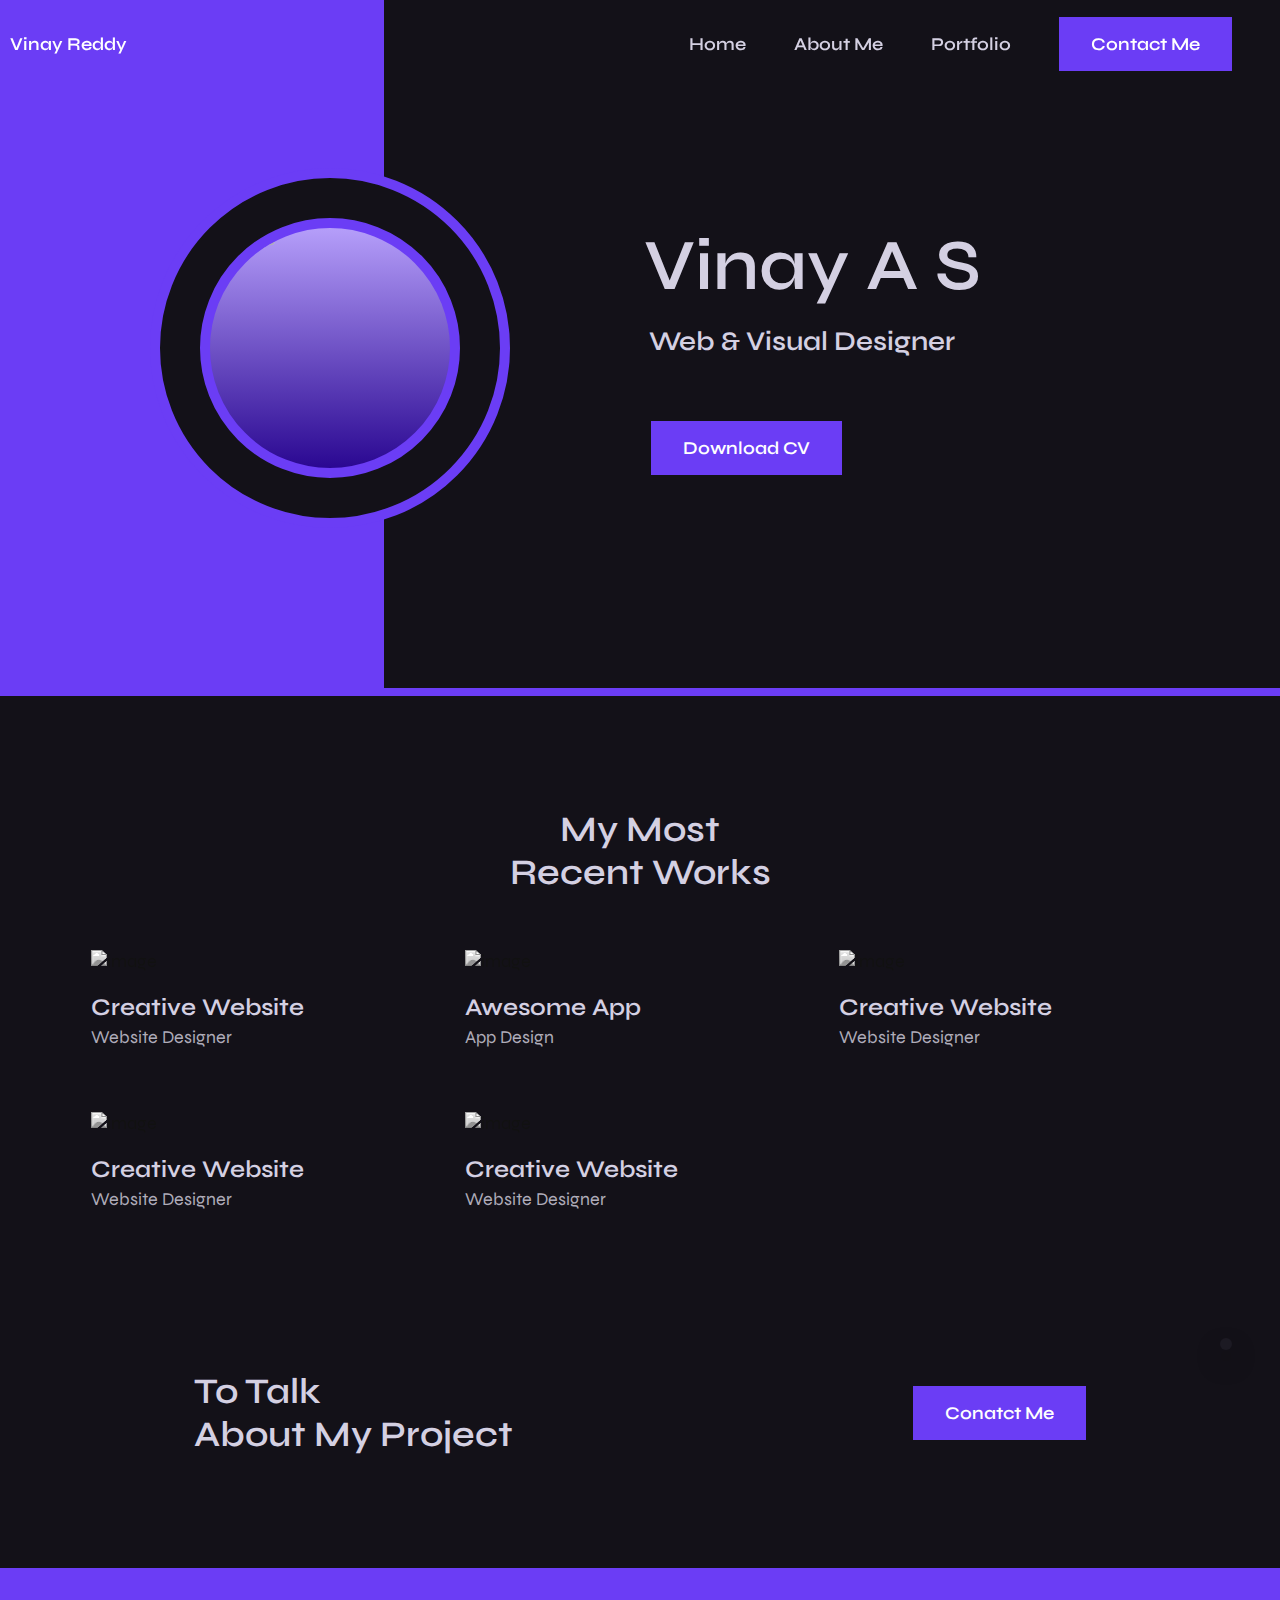
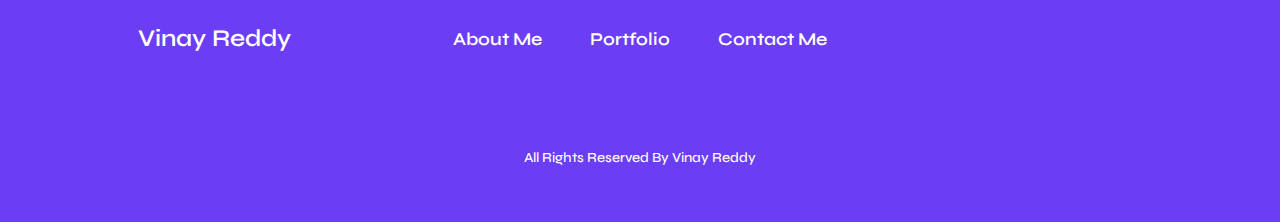
==== commit 2b07fe4e: "updated" ====
--- a/index.html
+++ b/index.html
@@ -104,125 +104,6 @@
             </div>
          </section>
 
-         <!--==================== SERVICES ====================-->
-         
-            <section class="services section">
-            <h2 class="section__title">
-               The Services <br>
-               I Offer
-            </h2>
-
-            <div class="services__container container grid">
-               
-               <article class = "services__card">
-                  <i class = "ri-code-s-slash-line services__icon"></i>
-                     <h2 class="services__title">Web Developer</h2>
-                     <p class="services__description">
-                        Beautiful and elegant desigh with 
-                        interfaces that  are intuitive, efficient and pleasent 
-                        to use for the user.
-                     </p>
-                     <button class="services__button button">Know more</button>
-                     <div class="services__modal">
-                        <div class="services__modal-content">
-                           <i class="ri-close-line services__modal-close"></i>
-                           <h2 class="services__modal-title">Web Development</h2>
-                           
-                           <ul class="services__modal-list grid">
-                              <li class="services__modal-item">
-                                 Beautiful and elegant desigh with 
-                              interfaces t
-                              </li>
-                              <li class="services__modal-item">
-                                 Beautiful and elegant desigh with 
-                              interfaces t
-                              </li>
-                              <li class="services__modal-item">
-                                 Beautiful and elegant desigh with 
-                              interfaces t
-                              </li>
-                              <li class="services__modal-item">
-                                 Beautiful and elegant desigh with 
-                              interfaces t
-                              </li>
-      
-                           </ul>
-      
-                        </div>
-                     </div>
-               </article>
-              
-
-
-               <article class = "services__card">
-                  <i class = "ri-pen-nib-line services__icon">
-
-                  </i>
-                  <h2 class="services__title">Web Developer</h2>
-                  <p class="services__description">
-                     Beautiful and elegant desigh with 
-                     interfaces that  are intuitive, efficient and pleasent 
-                     to use for the user.
-                  </p>
-                  <button class="services__button button">Know more</button>
-                  <div class="services__modal">
-                     <div class="services__modal-content">
-                        <i class="ri-close-line services__modal-close"></i>
-                        <h2 class="services__modal-title">Web Development</h2>
-                        
-                        <ul class="services__modal-list grid">
-                           <li class="services__modal-item">
-                              Beautiful and elegant desigh with 
-                           interfaces t
-                           </li>
-                           <li class="services__modal-item">
-                              Beautiful and elegant desigh with 
-                           interfaces t
-                           </li>
-                           <li class="services__modal-item">
-                              Beautiful and elegant desigh with 
-                           interfaces t
-                           </li>
-                           <li class="services__modal-item">
-                              Beautiful and elegant desigh with 
-                           interfaces t
-                           </li>
-      
-                        </ul>
-      
-                     </div>
-                  </div>
-               </article>
-
-               <article class="services__card">
-                  <i class="ri-layout-2-line services__icon"></i>
-                  <h2 class="services__title">Web Developer</h2>
-                  <p class="services__description">
-                      Beautiful and elegant design with interfaces that are intuitive, efficient, and pleasant to use for the user.
-                  </p>
-                  <button class="services__button button">Know more</button>
-                  <div class="services__modal">
-                      <div class="services__modal-content">
-                          <i class="ri-close-line services__modal-close"></i>
-                          <h2 class="services__modal-title">Web Development</h2>
-                          <ul class="services__modal-list grid">
-                           
-                              <li class="services__modal-item">Beautiful and elegant design with</li>
-                              <li class="services__modal-item">Beautiful and elegant design with</li>
-                              <li class="services__modal-item">Beautiful and elegant design with</li>
-                              <li class="services__modal-item">Beautiful and elegant design with</li>
-                              <li class="services__modal-item">Beautiful and elegant design with</li>
-
-                          </ul>
-                      </div>
-                  </div>
-               </article>
-              
-
-               
-                  
-            </div>
-         </section>
 
          <!--==================== WORK ====================-->
          <section class="work section">
--- a/assets/css/styles.css
+++ b/assets/css/styles.css
@@ -5,19 +5,7 @@
 :root {
   --header-height: 3.5rem;
 
-  /*========== Colors ==========*/
-  /*Color mode HSL(hue, saturation, lightness)*/
-  /* 
-      Change favorite color
-      Default: hsl(255, 90%, 60%)
-      Orange: hsl(14, 90%, 60%) - Blue: hsl(210, 90%, 50%)
-      Pink: hsl(356, 100%, 65%) - Green: hsl(162, 90%, 40%)
-
-      For more colors visit: https://colors.dopely.top/color-pedia
-      -> Choose any color 
-      -> Click on tab (Color Conversion)
-      -> Copy the color mode (HSL)
-  */
+
   --hue: 255;
   --first-color: hsl(var(--hue), 90%, 60%);
   --first-color-alt: hsl(var(--hue), 82%, 56%);
@@ -141,10 +129,7 @@
 }
 
 
-/*========== 
-	Color changes in some parts of 
-	the website, in dark theme
-==========*/
+
 
 .dark-theme .bg-header{
   box-shadow: 0 12px 24px var(--shadow-color);
@@ -472,117 +457,6 @@
 
 
 
-
-/*=============== SERVICES ===============*/
-.services__container {
-  row-gap: 2rem;
-}
-
-.services__card {
-  background-color: var(--container-color);
-  padding: 3.5rem 1.5rem;
-  box-shadow: 0 12px 24px var(--shadow-color);
-  text-align: center;
-  transition: background-color 0.4s;
-}
-
-.services__icon {
-  display: inline-block;
-  font-size: 3rem;
-  color: var(--first-color);
-  margin-bottom: 1.5rem;
-}
-
-.services__title {
-  font-size: var(--h2-font-size);
-  margin-bottom: 1rem;
-}
-
-.services__description {
-  margin-bottom: 3rem;
-}
-
-.services__button {
-  cursor: pointer;
-}
-
-.services__modal {
-  text-align: center;
-}
-
-.services__modal{
-  position: fixed;
-  inset: 0;
-  background-color: hsla(var(--hue) 90%, 30%, .3);
-  backdrop-filter: blur(24px);
-  -webkit-backdrop-filter: blur(24px);
-  display: grid;
-  place-items: center;
-  padding: 2rem 1.5rem;
-  opacity: 0;
-  visibility: hidden;
-  z-index: var(--z-modal);
-  transition: opacity .4s, visibility .4s;
-}
-
-.services__modal-content{
-  max-width: 420px;
-  position: relative;
-  background-color: var(--container-color);
-  padding: 3.5rem 1.5rem;
-  border-bottom: 6px solid var(--first-color);
-  overflow: auto;
-}
-
-.services__modal-content::-webkit-scrollbar{
-  width: 0.6rem;
-}
-
-.services__modal-content::-webkit-scrollbar-thumb{
-  background-color: var(--text-color-light);
-}
-
-.services__modal-title {
-  font-size: var(--h2-font-size) ;
-  margin-bottom: 2.5rem;
-}
-
-.services__modal-list{
-  margin-left: 1rem;
-
-}
-
-.services__modal-item{
-  text-align: initial;
-  list-style: circle;
-}
-
-
-.services__modal-item::marker{
-  color: var(--first-color);
-}
-
-.services__modal-close{
-  position: absolute;
-  top: 10px;
-  right: 10px;
-  font-size: 1.5rem;
-  cursor: pointer;
-  color: var(--first-color);
-}
-
-
-
-
-/* You might have more CSS here, especially for modal and button styles */
-
-
-
-
-
-
-
-
 /* Active modal */
 .active-modal{
   opacity: 1;
@@ -636,12 +510,6 @@
 .work__page{
   padding-bottom : 3rem;
 }
-/*=============== TESTIMONIAL ===============*/
-
-
-/* Swiper class */
-
-
 
 /*=============== CONTACT ===============*/
 
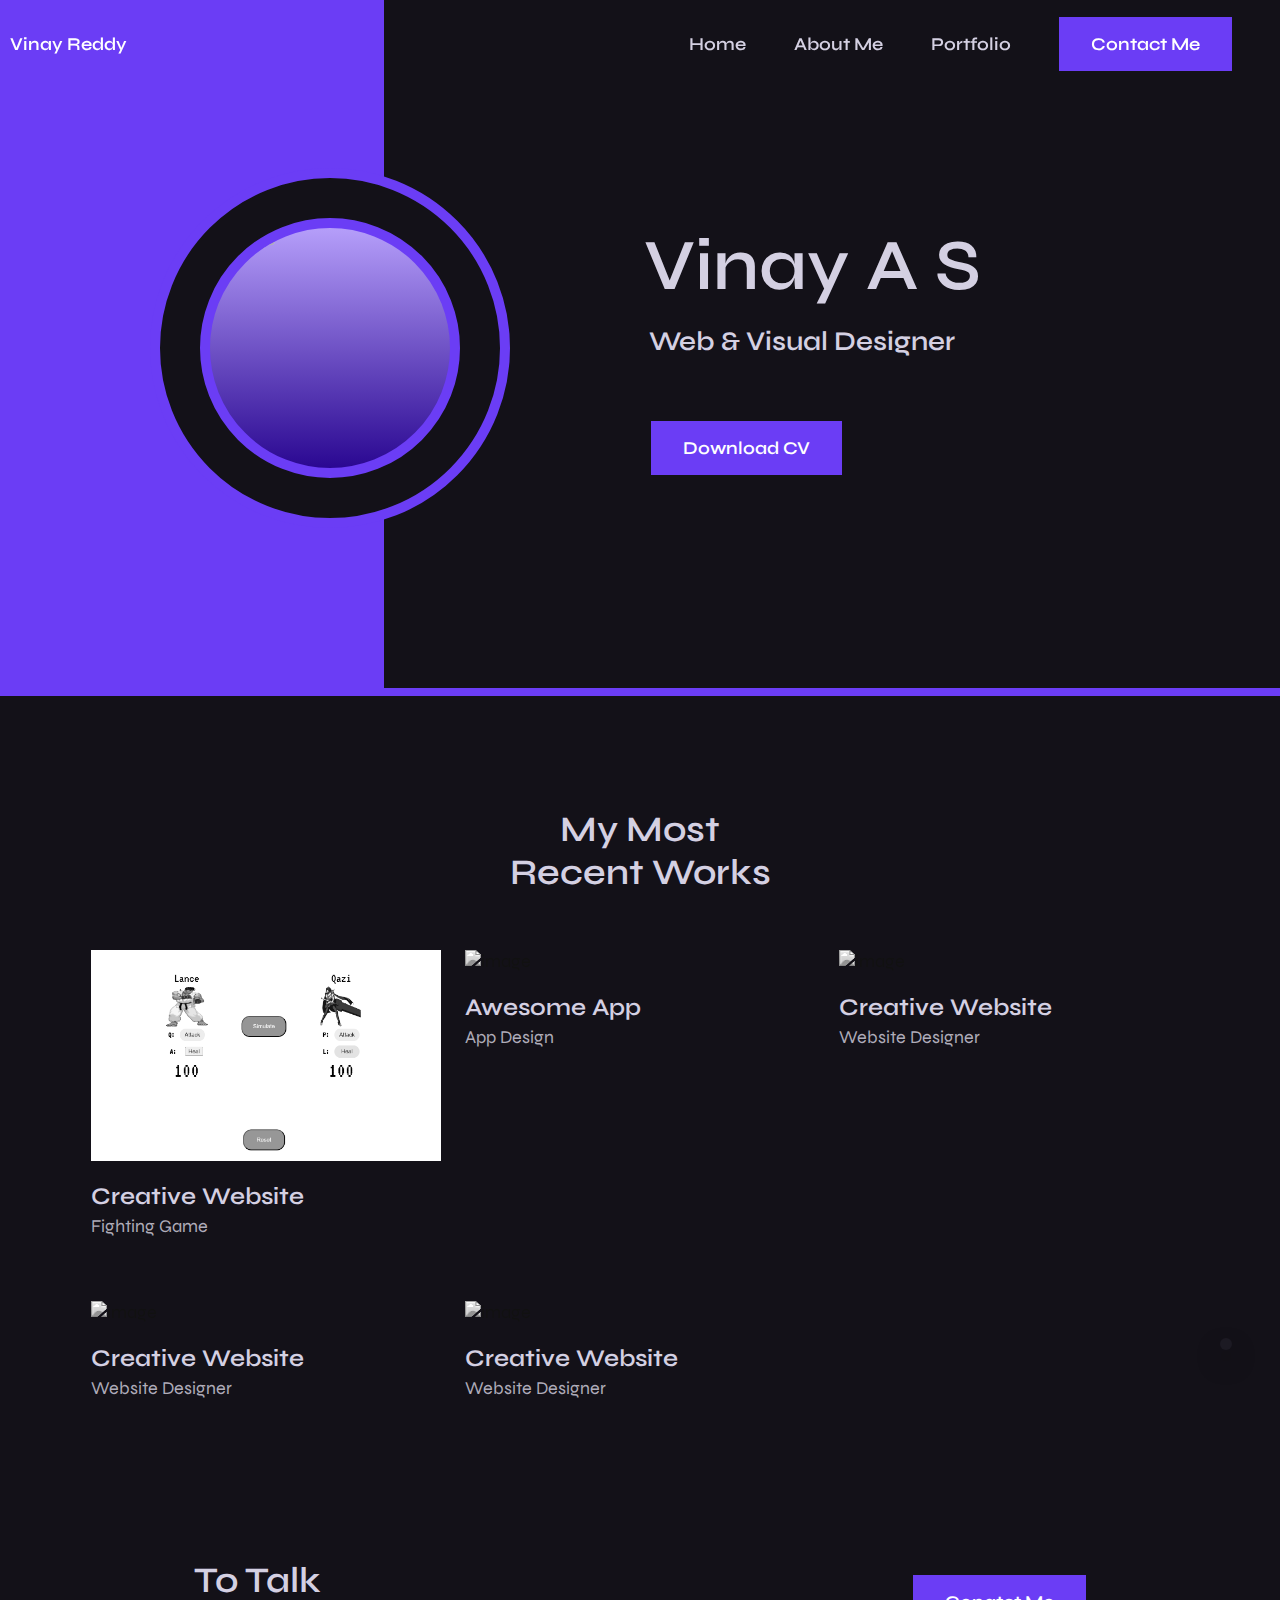
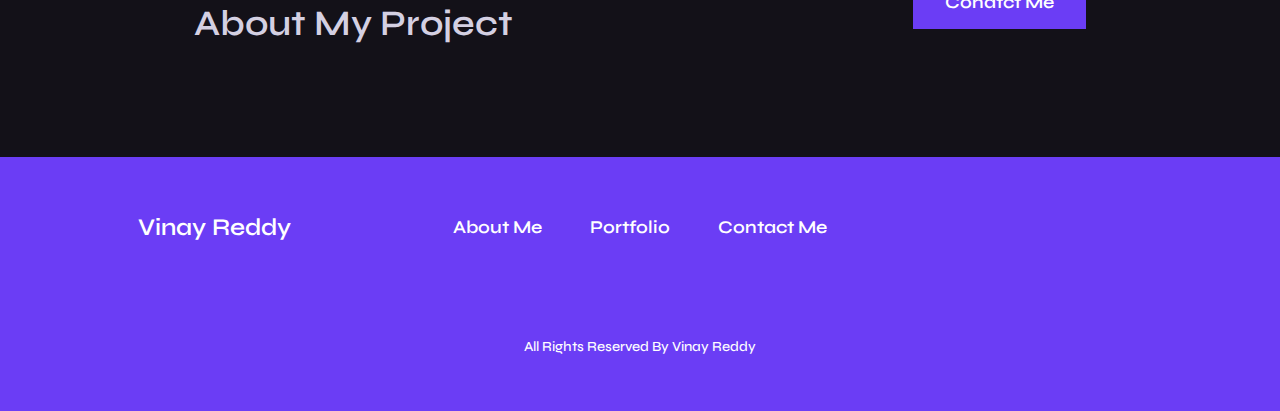
==== commit e0a5ce8e: "updated" ====
--- a/index.html
+++ b/index.html
@@ -114,11 +114,11 @@
             <div class="work__container container grid">
                <article class="work__card">
                   <a href="https://vinayreddy941.github.io/FightingGame/" target="_blank" class="work__link">
-                     <img src="assets/img/work-1.png" alt="image" class="work__img">
-                     <i class="ri-arrow-right-circle-line work__icon"></i>
-                  </a>
-                  <h2 class="work__title">Creative Website</h2>
-                  <span class="work__subtitle">Website Designer</span>
+                     <img src="assets/img/FightingGame.png" alt="image" class="work__img">
+                     <i class="ri-arrow-right-circle-line work__icon"></i>
+                  </a>
+                  <h2 class="work__title">Creative Website</h2>
+                  <span class="work__subtitle">Fighting Game</span>
                </article>
                <article class="work__card">
                   <a href="#" target="_blank" class="work__link">
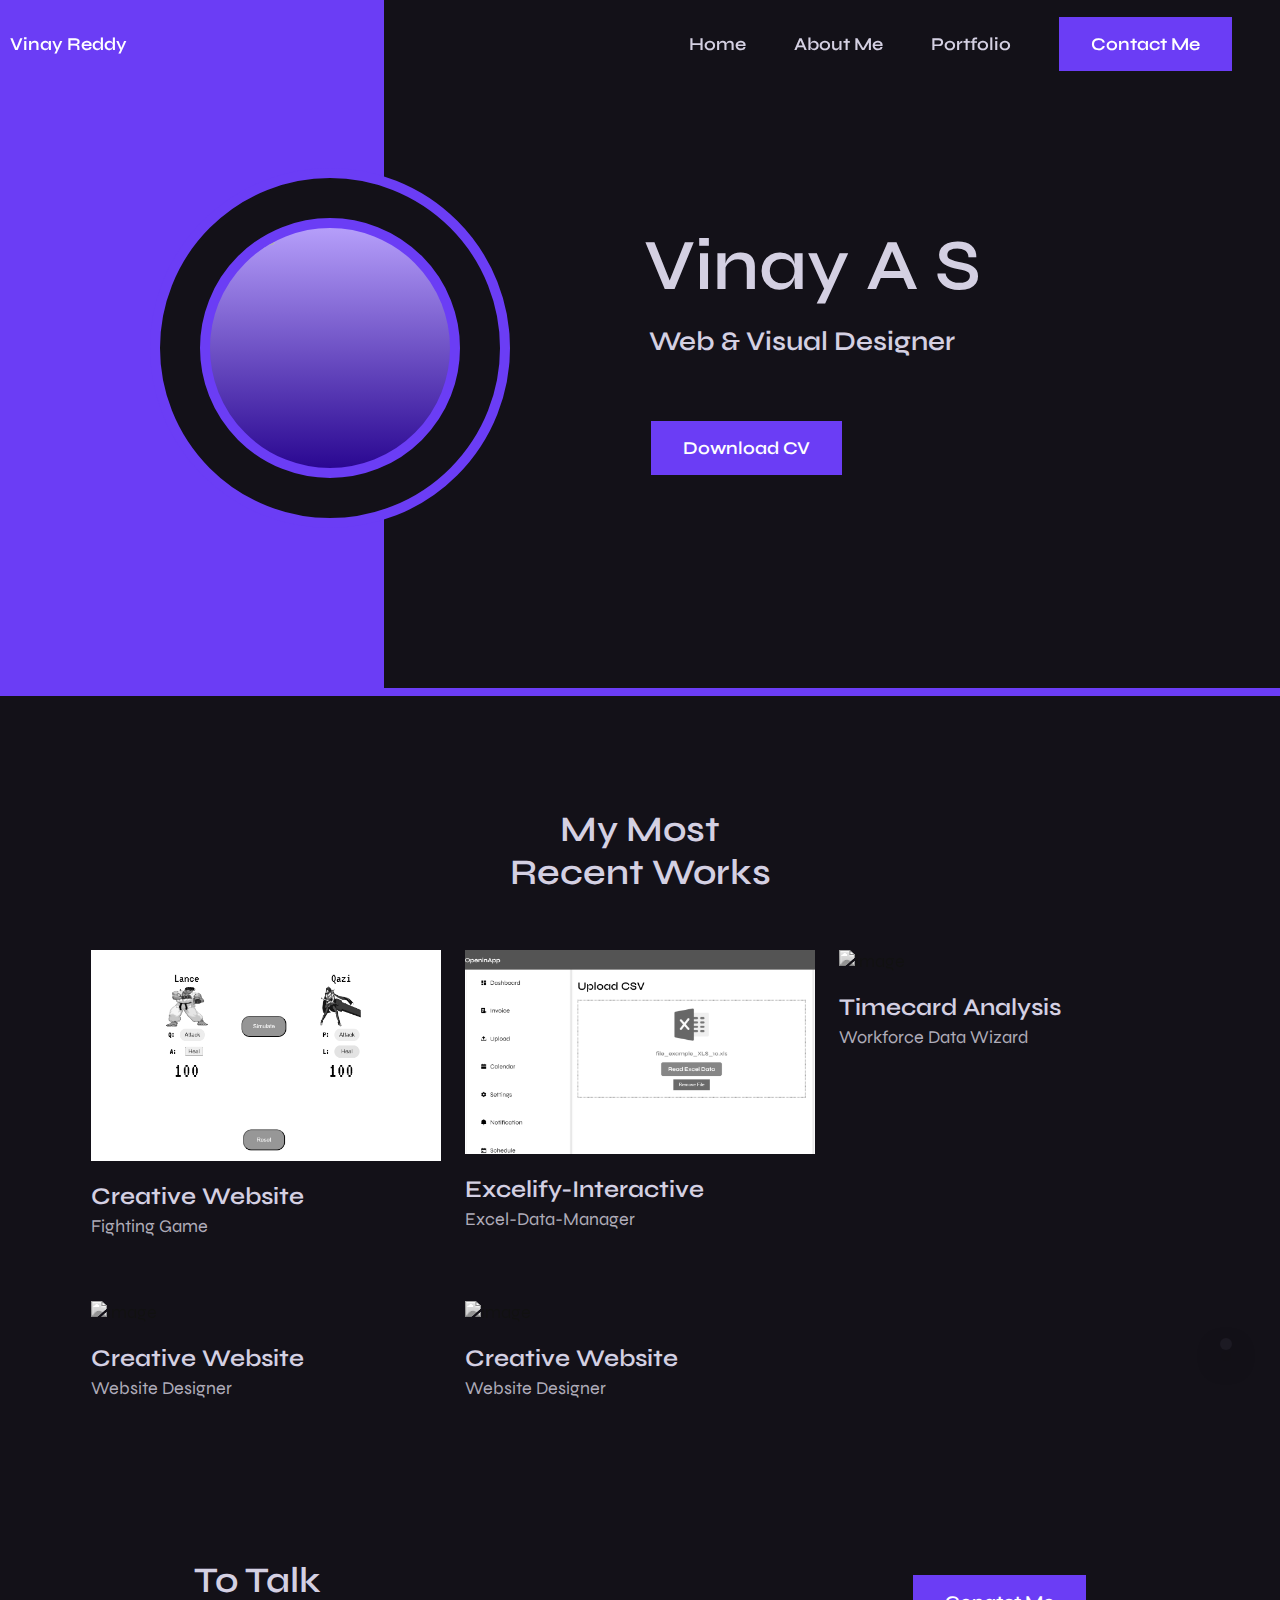
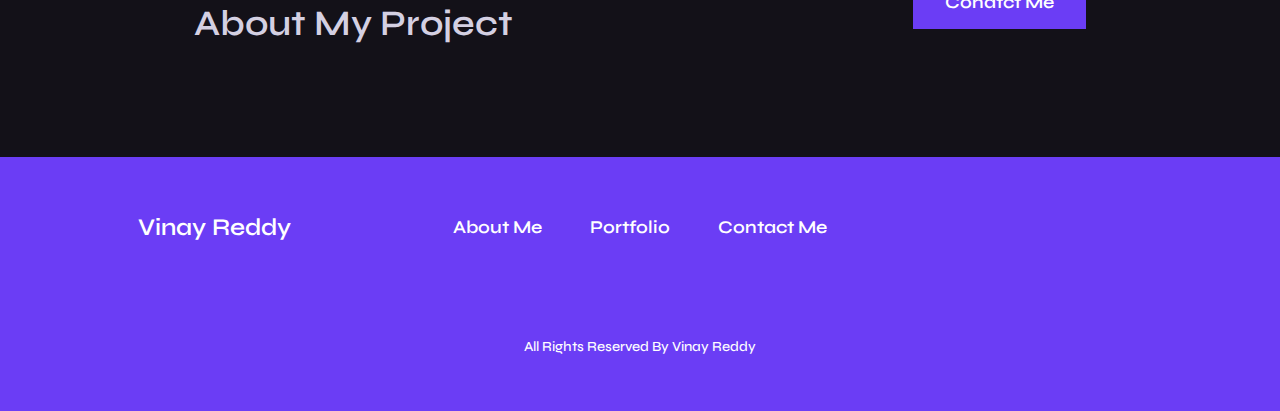
==== commit 37a36154: "updated projects" ====
--- a/index.html
+++ b/index.html
@@ -13,7 +13,8 @@
 
       <!--=============== SWIPER CSS ===============-->
 
-      <link rel="stylesheet" href="">
+      <link rel="stylesheet" href="https://unpkg.com/swiper/swiper-bundle.min.css">
+
 
       <!--=============== CSS ===============-->
       <link rel="stylesheet" href="assets/css/styles.css">
@@ -121,20 +122,21 @@
                   <span class="work__subtitle">Fighting Game</span>
                </article>
                <article class="work__card">
-                  <a href="#" target="_blank" class="work__link">
-                     <img src="assets/img/work-2.png" alt="image" class="work__img">
-                     <i class="ri-arrow-right-circle-line work__icon"></i>
-                  </a>
-                  <h2 class="work__title">Awesome App</h2>
-                  <span class="work__subtitle">App Design</span>
+                  <a href="https://vinayreddy941.netlify.app/" target="_blank" class="work__link">
+                     <img src="assets/img/Excelifyi_interaction.png" alt="image" class="work__img">
+                     <i class="ri-arrow-right-circle-line work__icon"></i>
+                  </a>
+                  <h2 class="work__title">Excelify-Interactive
+                  </h2>
+                  <span class="work__subtitle">Excel-Data-Manager</span>
                </article>
                <article class="work__card">
                   <a href="#" target="_blank" class="work__link">
                      <img src="assets/img/work-3.png" alt="image" class="work__img">
                      <i class="ri-arrow-right-circle-line work__icon"></i>
                   </a>
-                  <h2 class="work__title">Creative Website</h2>
-                  <span class="work__subtitle">Website Designer</span>
+                  <h2 class="work__title">Timecard Analysis</h2>
+                  <span class="work__subtitle">Workforce Data Wizard</span>
                </article>
                <article class="work__card">
                   <a href="#" target="_blank" class="work__link">
